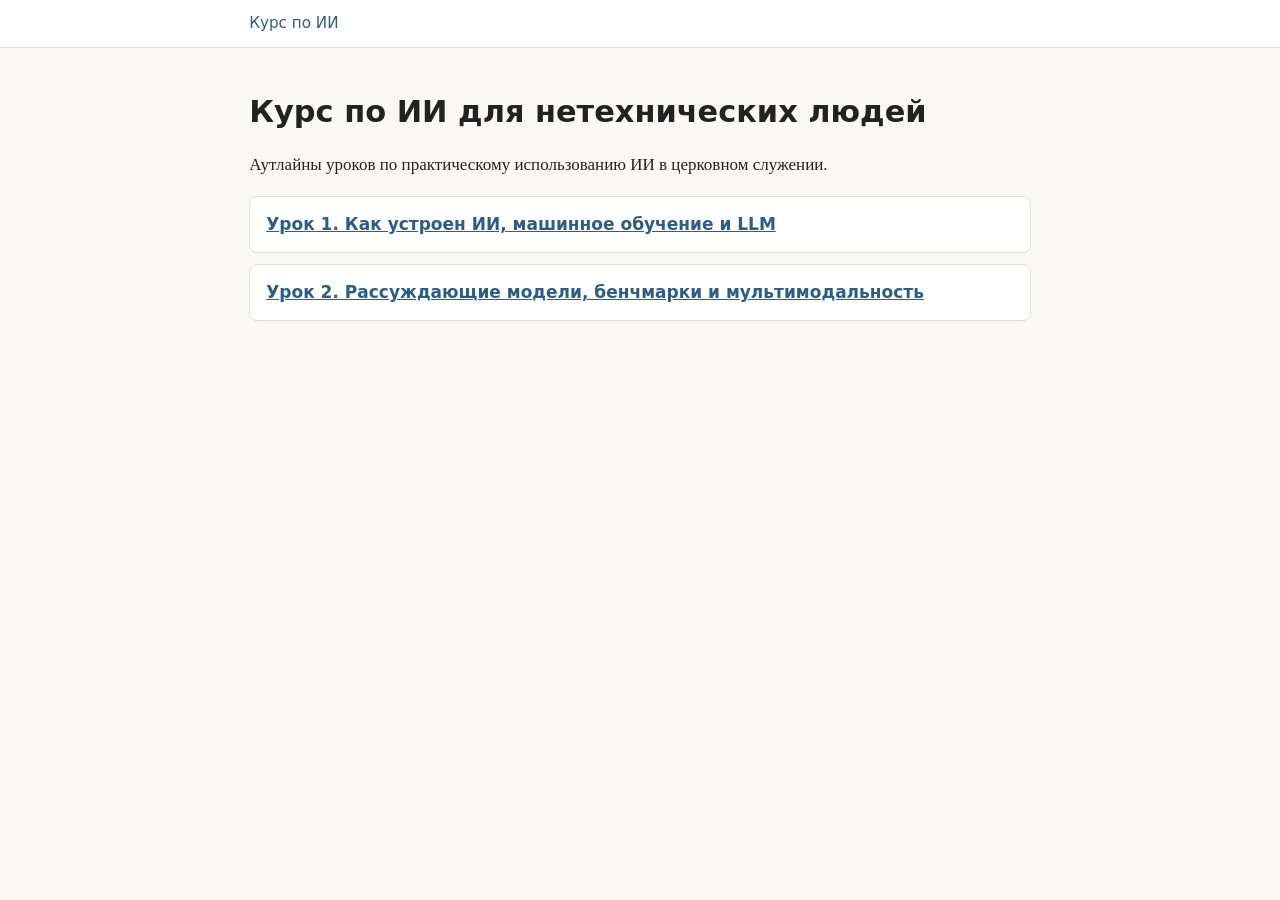
==== index.html @ 24a0c293 "Static site for AI course outlines" ====
<!DOCTYPE html>
<html lang="ru">
<head>
<meta charset="utf-8">
<meta name="viewport" content="width=device-width, initial-scale=1">
<title>Курс по ИИ для нетехнических людей</title>
<link rel="stylesheet" href="assets/style.css">
</head>
<body>
<nav class="site-nav"><div><a href="index.html">Курс по ИИ</a></div></nav>
<main>
<h1>Курс по ИИ для нетехнических людей</h1>
<p>Аутлайны уроков по практическому использованию ИИ в церковном служении.</p>
<ul class="lessons">
<li><a href="lesson-1.html">Урок 1. Как устроен ИИ, машинное обучение и LLM</a></li>
<li><a href="lesson-2.html">Урок 2. Рассуждающие модели, бенчмарки и мультимодальность</a></li>
</ul>
</main>
</body>
</html>
---- assets/style.css ----
:root {
  --bg: #faf8f4; --fg: #222; --muted: #666; --accent: #2b5d8a;
  --card: #fff; --border: #e3ded4; --ok: #2e7d32; --ok-bg: #e8f5e9;
  --bad: #c62828; --bad-bg: #fdecea;
}
@media (prefers-color-scheme: dark) {
  :root { --bg: #17181b; --fg: #e6e6e6; --muted: #9a9a9a; --accent: #7db4e6;
    --card: #1f2125; --border: #33363c; --ok: #81c784; --ok-bg: #1b3320;
    --bad: #ef9a9a; --bad-bg: #3a1f1f; }
}
* { box-sizing: border-box; }
body { margin: 0; background: var(--bg); color: var(--fg);
  font: 17px/1.65 Georgia, "Times New Roman", serif; }
.site-nav { border-bottom: 1px solid var(--border); background: var(--card); }
.site-nav div { max-width: 820px; margin: 0 auto; padding: .7rem 1.2rem;
  display: flex; gap: 1.2rem; flex-wrap: wrap;
  font-family: system-ui, sans-serif; font-size: .95rem; }
.site-nav a { color: var(--accent); text-decoration: none; }
.site-nav a:hover { text-decoration: underline; }
main { max-width: 820px; margin: 0 auto; padding: 1.5rem 1.2rem 4rem; }
h1 { font-size: 1.9rem; line-height: 1.25; }
h2 { margin-top: 2.4rem; padding-bottom: .3rem; border-bottom: 2px solid var(--border); }
h1, h2, h3 { font-family: system-ui, sans-serif; }
a { color: var(--accent); }
li { margin: .25rem 0; }
code { background: var(--border); padding: .05em .35em; border-radius: 4px; font-size: .92em; }
blockquote { margin: 1rem 0; padding: .6rem 1rem; background: var(--card);
  border-left: 4px solid var(--accent); color: var(--muted); }
hr { border: 0; border-top: 1px solid var(--border); margin: 2rem 0; }
details { background: var(--card); border: 1px solid var(--border);
  border-radius: 8px; padding: .5rem 1rem; margin: 1rem 0; }
summary { cursor: pointer; font-family: system-ui, sans-serif; }
.lessons { list-style: none; padding: 0; }
.lessons li { background: var(--card); border: 1px solid var(--border);
  border-radius: 8px; padding: .8rem 1rem; margin: .7rem 0; }
.lessons a { font-weight: 600; font-family: system-ui, sans-serif; }

/* Quiz */
.quiz-q { background: var(--card); border: 1px solid var(--border);
  border-radius: 10px; padding: 1rem 1.2rem; margin: 1.2rem 0; }
.quiz-q > p { margin-top: 0; }
.quiz-options { list-style: none; padding: 0; margin: 0; }
.quiz-options li { margin: .4rem 0; }
.quiz-opt { width: 100%; text-align: left; font: inherit; color: inherit;
  background: var(--bg); border: 1px solid var(--border); border-radius: 8px;
  padding: .55rem .8rem; cursor: pointer; }
.quiz-opt:hover:not(:disabled) { border-color: var(--accent); }
.quiz-opt:disabled { cursor: default; }
.quiz-opt.correct { background: var(--ok-bg); border-color: var(--ok); }
.quiz-opt.wrong { background: var(--bad-bg); border-color: var(--bad); }
.quiz-feedback { margin: .7rem 0 0; font-family: system-ui, sans-serif; font-weight: 600; }
.quiz-feedback.ok { color: var(--ok); }
.quiz-feedback.bad { color: var(--bad); }
.quiz-score { font-family: system-ui, sans-serif; font-weight: 600;
  padding: .6rem 1rem; border-radius: 8px; background: var(--card);
  border: 1px solid var(--border); }
.quiz-reset { font: inherit; margin-left: .8rem; cursor: pointer; }
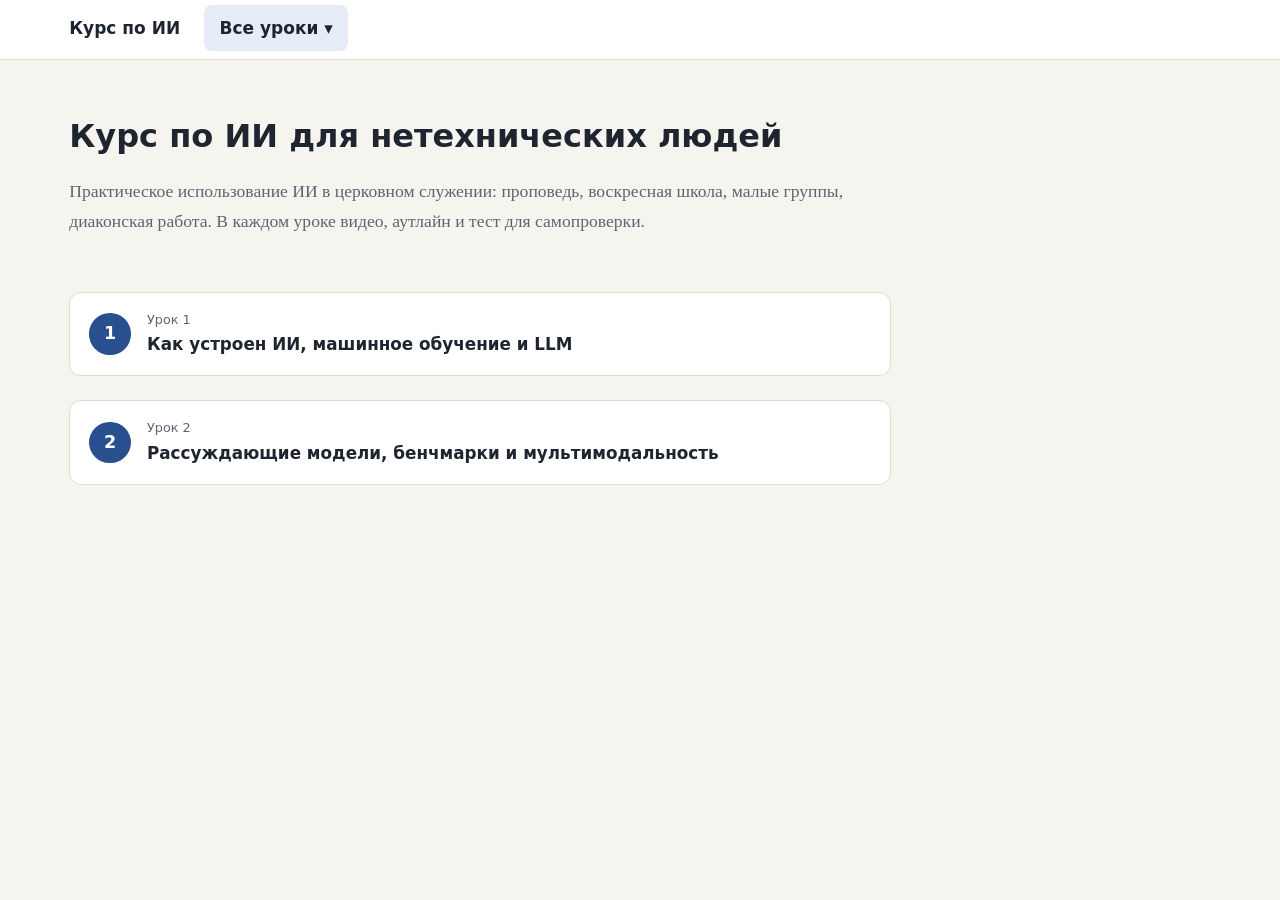
==== commit 865612bc: "Redesign: lesson dropdown, side navigation, pager, progress bar" ====
--- a/index.html
+++ b/index.html
@@ -7,14 +7,17 @@
 <link rel="stylesheet" href="assets/style.css">
 </head>
 <body>
-<nav class="site-nav"><div><a href="index.html">Курс по ИИ</a></div></nav>
+<header class="site-header" id="site-header"></header>
+<div class="layout">
 <main>
+<div class="hero">
 <h1>Курс по ИИ для нетехнических людей</h1>
-<p>Аутлайны уроков по практическому использованию ИИ в церковном служении.</p>
-<ul class="lessons">
-<li><a href="lesson-1.html">Урок 1. Как устроен ИИ, машинное обучение и LLM</a></li>
-<li><a href="lesson-2.html">Урок 2. Рассуждающие модели, бенчмарки и мультимодальность</a></li>
-</ul>
+<p>Практическое использование ИИ в церковном служении: проповедь, воскресная школа, малые группы, диаконская работа. В каждом уроке видео, аутлайн и тест для самопроверки.</p>
+</div>
+<ul class="lessons" id="lesson-list"></ul>
 </main>
+</div>
+<script src="assets/lessons.js"></script>
+<script src="assets/site.js"></script>
 </body>
 </html>
--- a/assets/style.css
+++ b/assets/style.css
@@ -1,57 +1,156 @@
 :root {
-  --bg: #faf8f4; --fg: #222; --muted: #666; --accent: #2b5d8a;
-  --card: #fff; --border: #e3ded4; --ok: #2e7d32; --ok-bg: #e8f5e9;
-  --bad: #c62828; --bad-bg: #fdecea;
+  --bg: #f6f4ef; --fg: #1f2530; --muted: #5d6471; --accent: #2a4f8f; --accent-soft: #e6edf8;
+  --card: #fff; --border: #e0dbd0;
+  --ok: #1f7a35; --ok-bg: #e6f4ea; --bad: #b3261e; --bad-bg: #fcebe9;
+  --nav-h: 56px; --scroll-offset: 80px;
+  --sans: system-ui, -apple-system, "Segoe UI", Roboto, sans-serif;
+  --serif: Georgia, "Times New Roman", serif;
 }
 @media (prefers-color-scheme: dark) {
-  :root { --bg: #17181b; --fg: #e6e6e6; --muted: #9a9a9a; --accent: #7db4e6;
-    --card: #1f2125; --border: #33363c; --ok: #81c784; --ok-bg: #1b3320;
-    --bad: #ef9a9a; --bad-bg: #3a1f1f; }
+  :root {
+    --bg: #15171b; --fg: #e8e8e8; --muted: #a0a6b1; --accent: #8db4ee; --accent-soft: #1f2b3f;
+    --card: #1d2025; --border: #33373e;
+    --ok: #86d29a; --ok-bg: #1a3322; --bad: #f2a29c; --bad-bg: #3a2120;
+  }
 }
 * { box-sizing: border-box; }
-body { margin: 0; background: var(--bg); color: var(--fg);
-  font: 17px/1.65 Georgia, "Times New Roman", serif; }
-.site-nav { border-bottom: 1px solid var(--border); background: var(--card); }
-.site-nav div { max-width: 820px; margin: 0 auto; padding: .7rem 1.2rem;
-  display: flex; gap: 1.2rem; flex-wrap: wrap;
-  font-family: system-ui, sans-serif; font-size: .95rem; }
-.site-nav a { color: var(--accent); text-decoration: none; }
-.site-nav a:hover { text-decoration: underline; }
-main { max-width: 820px; margin: 0 auto; padding: 1.5rem 1.2rem 4rem; }
-h1 { font-size: 1.9rem; line-height: 1.25; }
-h2 { margin-top: 2.4rem; padding-bottom: .3rem; border-bottom: 2px solid var(--border); }
-h1, h2, h3 { font-family: system-ui, sans-serif; }
+html { scroll-behavior: auto; }
+@media (prefers-reduced-motion: no-preference) { html { scroll-behavior: smooth; } }
+body { margin: 0; background: var(--bg); color: var(--fg); font: 17px/1.7 var(--serif); }
+:focus-visible { outline: 3px solid var(--accent); outline-offset: 2px; border-radius: 4px; }
 a { color: var(--accent); }
-li { margin: .25rem 0; }
-code { background: var(--border); padding: .05em .35em; border-radius: 4px; font-size: .92em; }
-blockquote { margin: 1rem 0; padding: .6rem 1rem; background: var(--card);
-  border-left: 4px solid var(--accent); color: var(--muted); }
-hr { border: 0; border-top: 1px solid var(--border); margin: 2rem 0; }
-details { background: var(--card); border: 1px solid var(--border);
-  border-radius: 8px; padding: .5rem 1rem; margin: 1rem 0; }
-summary { cursor: pointer; font-family: system-ui, sans-serif; }
-.lessons { list-style: none; padding: 0; }
-.lessons li { background: var(--card); border: 1px solid var(--border);
-  border-radius: 8px; padding: .8rem 1rem; margin: .7rem 0; }
-.lessons a { font-weight: 600; font-family: system-ui, sans-serif; }
 
-/* Quiz */
-.quiz-q { background: var(--card); border: 1px solid var(--border);
-  border-radius: 10px; padding: 1rem 1.2rem; margin: 1.2rem 0; }
+/* ---------- Шапка ---------- */
+.site-header { position: sticky; top: 0; z-index: 50; background: var(--card);
+  border-bottom: 1px solid var(--border); font-family: var(--sans); }
+.header-inner { max-width: 1180px; margin: 0 auto; padding: 0 1.2rem; min-height: 56px;
+  display: flex; align-items: center; gap: 1rem; }
+.brand { font-weight: 700; color: var(--fg); text-decoration: none; margin-right: .5rem; }
+.dropdown { position: relative; }
+.dropdown-btn { font: inherit; font-weight: 600; color: var(--fg); background: var(--accent-soft);
+  border: 1px solid transparent; border-radius: 8px; padding: .5rem .9rem; min-height: 44px; cursor: pointer; }
+.dropdown-btn:hover { border-color: var(--accent); }
+.dropdown-menu { display: none; position: absolute; top: 100%; left: 0; z-index: 60;
+  width: min(440px, 92vw); margin: 0; padding: .4rem; list-style: none;
+  background: var(--card); border: 1px solid var(--border); border-radius: 10px;
+  box-shadow: 0 10px 30px rgba(0,0,0,.18); }
+.dropdown.open .dropdown-menu { display: block; }
+@media (hover: hover) { .dropdown:hover .dropdown-menu { display: block; } }
+.dropdown-menu a { display: flex; gap: .7rem; align-items: flex-start; padding: .6rem .7rem;
+  border-radius: 8px; color: var(--fg); text-decoration: none; line-height: 1.4; }
+.dropdown-menu a:hover { background: var(--accent-soft); }
+.dropdown-menu a[aria-current] { background: var(--accent-soft); font-weight: 600; }
+.num { flex: none; display: inline-grid; place-items: center; width: 1.9rem; height: 1.9rem;
+  border-radius: 50%; background: var(--accent); color: var(--card); font-weight: 700; font-size: .9rem; }
+.steps { margin-left: auto; display: flex; gap: .4rem; }
+.step { display: inline-grid; place-items: center; width: 44px; height: 44px; border-radius: 8px;
+  border: 1px solid var(--border); color: var(--fg); text-decoration: none; font-size: 1.2rem; }
+.step:hover { border-color: var(--accent); background: var(--accent-soft); }
+.step.disabled { opacity: .35; }
+.progress { height: 3px; background: transparent; }
+#progress-bar { height: 100%; width: 0; background: var(--accent); }
+
+/* ---------- Раскладка ---------- */
+.layout { max-width: 1180px; margin: 0 auto; padding: 0 1.2rem; display: block; }
+main { max-width: 800px; margin: 0 auto; padding: 1.5rem 0 4rem; min-width: 0; }
+@media (min-width: 1100px) {
+  .layout { display: grid; grid-template-columns: minmax(0, 1fr) 280px; gap: 2.5rem; }
+  main { margin: 0; max-width: none; }
+}
+
+h1 { font-size: 2rem; line-height: 1.25; margin-top: .5rem; }
+h2 { margin-top: 2.6rem; padding-left: .8rem; border-left: 5px solid var(--accent); line-height: 1.3; }
+h3 { margin-top: 2rem; }
+h1, h2, h3 { font-family: var(--sans); }
+h1, h2, h3, .video-wrap { scroll-margin-top: var(--scroll-offset); }
+.video-wrap { scroll-margin-top: var(--nav-h); }
+li { margin: .3rem 0; }
+code { background: var(--border); padding: .05em .35em; border-radius: 4px; font-size: .9em; }
+blockquote { margin: 1rem 0; padding: .7rem 1rem; background: var(--accent-soft);
+  border-left: 4px solid var(--accent); border-radius: 0 8px 8px 0; }
+hr { border: 0; border-top: 1px solid var(--border); margin: 2.2rem 0; }
+details { background: var(--card); border: 1px solid var(--border); border-radius: 8px;
+  padding: .5rem 1rem; margin: 1rem 0; }
+summary { cursor: pointer; font-family: var(--sans); min-height: 32px; }
+
+/* ---------- Боковая панель ---------- */
+#side-nav { font-family: var(--sans); font-size: .92rem; }
+.side-card { position: sticky; top: calc(var(--nav-h) + 1rem); max-height: calc(100vh - var(--nav-h) - 2rem);
+  overflow-y: auto; margin-top: 1.5rem; padding: 1rem; background: var(--card);
+  border: 1px solid var(--border); border-radius: 12px; }
+.side-title { margin: .2rem 0 .4rem; font-size: .75rem; font-weight: 700; letter-spacing: .06em;
+  text-transform: uppercase; color: var(--muted); }
+.quick, .toc { list-style: none; margin: 0 0 1rem; padding: 0; }
+.quick li, .toc li { margin: 0; }
+.quick a { display: block; padding: .5rem .7rem; border-radius: 8px; font-weight: 600;
+  text-decoration: none; background: var(--accent-soft); margin-bottom: .3rem; }
+.quick a:hover { outline: 1px solid var(--accent); }
+.toc a { display: block; padding: .4rem .6rem; color: var(--muted); text-decoration: none; line-height: 1.35;
+  border-left: 3px solid var(--border); }
+.toc a:hover { color: var(--fg); }
+.toc a.active { color: var(--accent); border-left-color: var(--accent); font-weight: 600; background: var(--accent-soft); }
+.side-actions { display: flex; gap: .5rem; }
+.side-actions button, .fab { font: inherit; cursor: pointer; color: var(--fg); background: var(--card);
+  border: 1px solid var(--border); border-radius: 8px; min-height: 44px; padding: 0 .8rem; }
+.side-actions button { flex: 1; }
+.side-actions button:hover, .fab:hover { border-color: var(--accent); background: var(--accent-soft); }
+.fab { display: none; }
+
+@media (max-width: 1099px) {
+  #side-nav { position: fixed; z-index: 70; top: var(--nav-h); right: 0; bottom: 0; width: min(320px, 88vw);
+    transform: translateX(105%); transition: transform .2s ease; padding: .8rem; background: var(--bg);
+    border-left: 1px solid var(--border); overflow-y: auto; }
+  #side-nav.open { transform: none; }
+  .side-card { position: static; max-height: none; margin: 0; }
+  .fab { display: block; position: fixed; z-index: 80; right: 1rem; bottom: 1rem;
+    font-family: var(--sans); font-weight: 600; box-shadow: 0 4px 14px rgba(0,0,0,.25); }
+}
+@media (prefers-reduced-motion: reduce) { #side-nav { transition: none; } }
+
+/* ---------- Видео ---------- */
+.video-wrap { margin-bottom: 1.2rem; background: var(--bg); z-index: 20; }
+.video-pin { display: flex; justify-content: center; align-items: center; gap: .5rem; min-height: 36px;
+  font: .9rem var(--sans); color: var(--muted); cursor: pointer; }
+.video-frame { position: relative; margin: 0 auto; aspect-ratio: 16 / 9; width: min(100%, 720px); }
+.video-frame iframe { position: absolute; inset: 0; width: 100%; height: 100%; border: 0; border-radius: 10px; }
+.video-wrap.pinned { position: sticky; top: var(--nav-h); padding: .3rem 0 .5rem; border-bottom: 1px solid var(--border); }
+.video-wrap.pinned .video-frame { width: min(100%, calc(38vh * 16 / 9)); }
+
+/* ---------- Переход между уроками ---------- */
+.pager { display: grid; grid-template-columns: 1fr 1fr; gap: 1rem; margin-top: 3rem; font-family: var(--sans); }
+.pager a { display: block; padding: 1rem 1.2rem; background: var(--card); border: 1px solid var(--border);
+  border-radius: 12px; text-decoration: none; color: var(--fg); }
+.pager a:hover { border-color: var(--accent); }
+.pager .next { text-align: right; grid-column: 2; }
+.pager .kicker, .lessons .kicker { display: block; font-size: .8rem; color: var(--muted); }
+.pager .ttl { font-weight: 600; }
+@media (max-width: 600px) { .pager { grid-template-columns: 1fr; } .pager .next { grid-column: auto; } }
+
+/* ---------- Главная ---------- */
+.hero { padding: 1.5rem 0 .5rem; }
+.hero p { color: var(--muted); font-size: 1.1rem; }
+.lessons { list-style: none; padding: 0; margin: 1.5rem 0; display: grid; gap: .9rem; }
+.lessons a { display: flex; gap: 1rem; align-items: center; padding: 1rem 1.2rem; background: var(--card);
+  border: 1px solid var(--border); border-radius: 12px; text-decoration: none; color: var(--fg); font-family: var(--sans); }
+.lessons a:hover { border-color: var(--accent); background: var(--accent-soft); }
+.lessons .num { width: 2.6rem; height: 2.6rem; font-size: 1.1rem; }
+.lessons .ttl { font-weight: 600; font-size: 1.05rem; }
+
+/* ---------- Тест ---------- */
+.quiz-q { background: var(--card); border: 1px solid var(--border); border-radius: 12px;
+  padding: 1rem 1.2rem; margin: 1.2rem 0; }
 .quiz-q > p { margin-top: 0; }
 .quiz-options { list-style: none; padding: 0; margin: 0; }
-.quiz-options li { margin: .4rem 0; }
-.quiz-opt { width: 100%; text-align: left; font: inherit; color: inherit;
-  background: var(--bg); border: 1px solid var(--border); border-radius: 8px;
-  padding: .55rem .8rem; cursor: pointer; }
+.quiz-options li { margin: .45rem 0; }
+.quiz-opt { width: 100%; text-align: left; font: inherit; color: inherit; background: var(--bg);
+  border: 1px solid var(--border); border-radius: 8px; padding: .65rem .9rem; min-height: 44px; cursor: pointer; }
 .quiz-opt:hover:not(:disabled) { border-color: var(--accent); }
 .quiz-opt:disabled { cursor: default; }
 .quiz-opt.correct { background: var(--ok-bg); border-color: var(--ok); }
 .quiz-opt.wrong { background: var(--bad-bg); border-color: var(--bad); }
-.quiz-feedback { margin: .7rem 0 0; font-family: system-ui, sans-serif; font-weight: 600; }
+.quiz-feedback { margin: .7rem 0 0; font-family: var(--sans); font-weight: 600; }
 .quiz-feedback.ok { color: var(--ok); }
 .quiz-feedback.bad { color: var(--bad); }
-.quiz-score { font-family: system-ui, sans-serif; font-weight: 600;
-  padding: .6rem 1rem; border-radius: 8px; background: var(--card);
-  border: 1px solid var(--border); }
-.quiz-reset { font: inherit; margin-left: .8rem; cursor: pointer; }
+.quiz-score { font-family: var(--sans); font-weight: 600; padding: .6rem 1rem; border-radius: 8px;
+  background: var(--card); border: 1px solid var(--border); }
+.quiz-reset { font: inherit; margin-left: .8rem; cursor: pointer; min-height: 36px; }
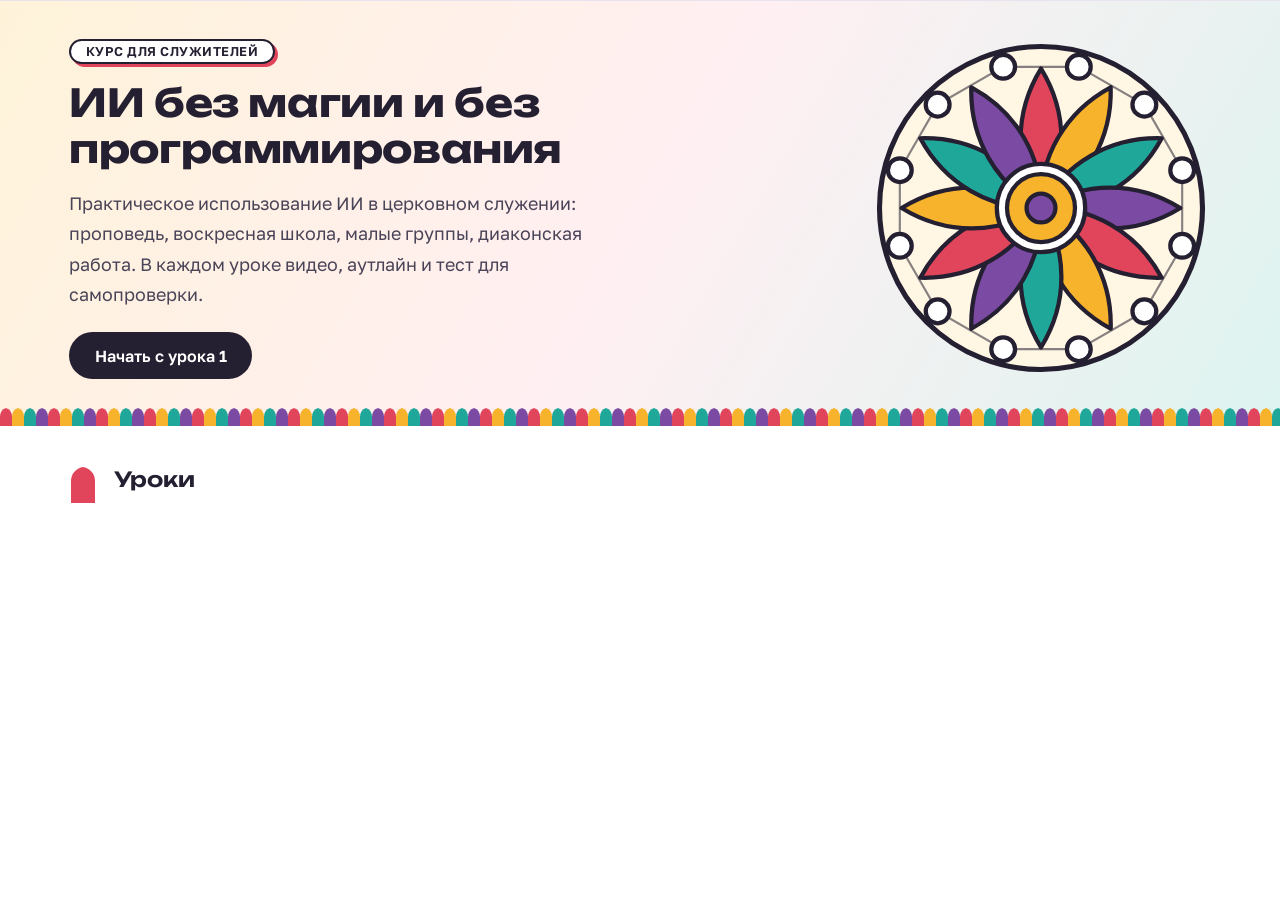
==== commit 4ccf501f: "Single-source lessons: front matter, pandoc build, redesign, Actions deploy" ====
--- a/index.html
+++ b/index.html
@@ -4,16 +4,28 @@
 <meta charset="utf-8">
 <meta name="viewport" content="width=device-width, initial-scale=1">
 <title>Курс по ИИ для нетехнических людей</title>
+<link rel="preconnect" href="https://fonts.googleapis.com">
+<link rel="preconnect" href="https://fonts.gstatic.com" crossorigin>
+<link href="https://fonts.googleapis.com/css2?family=Golos+Text:wght@400;500;600;700&family=Unbounded:wght@500;600;700&display=swap&subset=cyrillic" rel="stylesheet">
+<link rel="icon" href="assets/art/rose.svg" type="image/svg+xml">
 <link rel="stylesheet" href="assets/style.css">
 </head>
 <body>
 <header class="site-header" id="site-header"></header>
-<div class="layout">
+<section class="home-hero">
+<div class="hero-inner">
+<div>
+<p class="eyebrow">Курс для служителей</p>
+<h1>ИИ без магии и без программирования</h1>
+<p class="lead">Практическое использование ИИ в церковном служении: проповедь, воскресная школа, малые группы, диаконская работа. В каждом уроке видео, аутлайн и тест для самопроверки.</p>
+<a class="cta" href="lesson-1.html">Начать с урока 1</a>
+</div>
+<img class="hero-art rose-spin" src="assets/art/rose.svg" alt="">
+</div>
+</section>
+<div class="layout single">
 <main>
-<div class="hero">
-<h1>Курс по ИИ для нетехнических людей</h1>
-<p>Практическое использование ИИ в церковном служении: проповедь, воскресная школа, малые группы, диаконская работа. В каждом уроке видео, аутлайн и тест для самопроверки.</p>
-</div>
+<h2 class="section-title">Уроки</h2>
 <ul class="lessons" id="lesson-list"></ul>
 </main>
 </div>
--- a/assets/style.css
+++ b/assets/style.css
@@ -1,156 +1,242 @@
 :root {
-  --bg: #f6f4ef; --fg: #1f2530; --muted: #5d6471; --accent: #2a4f8f; --accent-soft: #e6edf8;
-  --card: #fff; --border: #e0dbd0;
-  --ok: #1f7a35; --ok-bg: #e6f4ea; --bad: #b3261e; --bad-bg: #fcebe9;
-  --nav-h: 56px; --scroll-offset: 80px;
-  --sans: system-ui, -apple-system, "Segoe UI", Roboto, sans-serif;
-  --serif: Georgia, "Times New Roman", serif;
-}
-@media (prefers-color-scheme: dark) {
-  :root {
-    --bg: #15171b; --fg: #e8e8e8; --muted: #a0a6b1; --accent: #8db4ee; --accent-soft: #1f2b3f;
-    --card: #1d2025; --border: #33373e;
-    --ok: #86d29a; --ok-bg: #1a3322; --bad: #f2a29c; --bad-bg: #3a2120;
-  }
+  color-scheme: light;
+  --ink: #241f31; --muted: #6a6478; --line: #e9e3f0; --paper: #fff; --tint: #faf7fd;
+  --ruby: #e0455b; --sun: #f7b32b; --teal: #1fa79a; --plum: #7b4aa3;
+  --ruby-soft: #fde8eb; --sun-soft: #fef3d9; --teal-soft: #ddf4f0; --plum-soft: #efe6f7;
+  --ok: #16794c; --ok-bg: #e1f5ea; --bad: #b42335; --bad-bg: #fde7ea;
+  --nav-h: 64px; --scroll-offset: 84px;
+  --display: "Unbounded", "Trebuchet MS", system-ui, sans-serif;
+  --body: "Golos Text", system-ui, -apple-system, "Segoe UI", Roboto, sans-serif;
+  --arch-strip: url("data:image/svg+xml,%3Csvg xmlns='http://www.w3.org/2000/svg' viewBox='0 0 48 18'%3E%3Cpath d='M0 18V9Q0 2 6 0Q12 2 12 9V18Z' fill='%23E0455B'/%3E%3Cpath d='M12 18V9Q12 2 18 0Q24 2 24 9V18Z' fill='%23F7B32B'/%3E%3Cpath d='M24 18V9Q24 2 30 0Q36 2 36 9V18Z' fill='%231FA79A'/%3E%3Cpath d='M36 18V9Q36 2 42 0Q48 2 48 9V18Z' fill='%237B4AA3'/%3E%3C/svg%3E");
 }
 * { box-sizing: border-box; }
 html { scroll-behavior: auto; }
 @media (prefers-reduced-motion: no-preference) { html { scroll-behavior: smooth; } }
-body { margin: 0; background: var(--bg); color: var(--fg); font: 17px/1.7 var(--serif); }
-:focus-visible { outline: 3px solid var(--accent); outline-offset: 2px; border-radius: 4px; }
-a { color: var(--accent); }
+body { margin: 0; background: var(--paper); color: var(--ink); font: 17px/1.7 var(--body); }
+:focus-visible { outline: 3px solid var(--plum); outline-offset: 2px; border-radius: 4px; }
+a { color: var(--plum); text-underline-offset: 3px; }
 
 /* ---------- Шапка ---------- */
-.site-header { position: sticky; top: 0; z-index: 50; background: var(--card);
-  border-bottom: 1px solid var(--border); font-family: var(--sans); }
-.header-inner { max-width: 1180px; margin: 0 auto; padding: 0 1.2rem; min-height: 56px;
-  display: flex; align-items: center; gap: 1rem; }
-.brand { font-weight: 700; color: var(--fg); text-decoration: none; margin-right: .5rem; }
+.site-header { position: sticky; top: 0; z-index: 50; background: rgba(255,255,255,.96);
+  backdrop-filter: blur(8px); border-bottom: 1px solid var(--line); }
+.header-inner { max-width: 1180px; margin: 0 auto; padding: 0 1.2rem; min-height: 60px;
+  display: flex; align-items: center; gap: .8rem; }
+.brand { display: flex; align-items: center; gap: .6rem; margin-right: .6rem; color: var(--ink);
+  font: 700 1rem var(--display); text-decoration: none; }
+.brand img { width: 34px; height: 34px; }
 .dropdown { position: relative; }
-.dropdown-btn { font: inherit; font-weight: 600; color: var(--fg); background: var(--accent-soft);
-  border: 1px solid transparent; border-radius: 8px; padding: .5rem .9rem; min-height: 44px; cursor: pointer; }
-.dropdown-btn:hover { border-color: var(--accent); }
-.dropdown-menu { display: none; position: absolute; top: 100%; left: 0; z-index: 60;
-  width: min(440px, 92vw); margin: 0; padding: .4rem; list-style: none;
-  background: var(--card); border: 1px solid var(--border); border-radius: 10px;
-  box-shadow: 0 10px 30px rgba(0,0,0,.18); }
+.dropdown-btn { font: 600 .95rem var(--body); color: var(--plum); background: var(--plum-soft);
+  border: 2px solid transparent; border-radius: 999px; padding: 0 1.1rem; min-height: 44px; cursor: pointer;
+  transition: border-color .15s, background .15s; }
+.dropdown-btn:hover { border-color: var(--plum); }
+.dropdown-menu { display: none; position: absolute; top: calc(100% + 4px); left: 0; z-index: 60;
+  width: min(440px, 92vw); margin: 0; padding: .4rem; list-style: none; background: var(--paper);
+  border: 2px solid var(--ink); border-radius: 16px; box-shadow: 6px 6px 0 var(--sun); }
 .dropdown.open .dropdown-menu { display: block; }
 @media (hover: hover) { .dropdown:hover .dropdown-menu { display: block; } }
-.dropdown-menu a { display: flex; gap: .7rem; align-items: flex-start; padding: .6rem .7rem;
-  border-radius: 8px; color: var(--fg); text-decoration: none; line-height: 1.4; }
-.dropdown-menu a:hover { background: var(--accent-soft); }
-.dropdown-menu a[aria-current] { background: var(--accent-soft); font-weight: 600; }
-.num { flex: none; display: inline-grid; place-items: center; width: 1.9rem; height: 1.9rem;
-  border-radius: 50%; background: var(--accent); color: var(--card); font-weight: 700; font-size: .9rem; }
+.dropdown-menu a { display: flex; gap: .7rem; align-items: center; padding: .6rem .7rem; border-radius: 10px;
+  color: var(--ink); text-decoration: none; line-height: 1.35; }
+.dropdown-menu a:hover { background: var(--sun-soft); }
+.dropdown-menu a[aria-current] { background: var(--plum-soft); font-weight: 600; }
+.num { flex: none; display: inline-grid; place-items: center; width: 2rem; height: 2rem; border-radius: 50%;
+  background: var(--plum); color: #fff; font: 700 .9rem var(--display); }
+.download .dropdown-menu { left: auto; width: min(300px, 92vw); box-shadow: 6px 6px 0 var(--teal); }
 .steps { margin-left: auto; display: flex; gap: .4rem; }
-.step { display: inline-grid; place-items: center; width: 44px; height: 44px; border-radius: 8px;
-  border: 1px solid var(--border); color: var(--fg); text-decoration: none; font-size: 1.2rem; }
-.step:hover { border-color: var(--accent); background: var(--accent-soft); }
-.step.disabled { opacity: .35; }
-.progress { height: 3px; background: transparent; }
-#progress-bar { height: 100%; width: 0; background: var(--accent); }
+.step { display: inline-grid; place-items: center; width: 44px; height: 44px; border-radius: 50%;
+  border: 2px solid var(--ink); color: var(--ink); text-decoration: none; font-size: 1.15rem;
+  transition: background .15s, transform .15s; }
+.step:hover { background: var(--sun); transform: translateY(-1px); }
+.step.disabled { opacity: .3; border-color: var(--line); }
+.progress { height: 4px; }
+#progress-bar { height: 100%; width: 0; background: linear-gradient(90deg, var(--ruby), var(--sun), var(--teal), var(--plum)); }
+
+/* ---------- Верхний баннер ---------- */
+.lesson-hero, .home-hero { background: linear-gradient(120deg, var(--sun-soft) 0%, #ffeff2 50%, var(--teal-soft) 100%); }
+.lesson-hero::after, .home-hero::after { content: ""; display: block; height: 18px;
+  background: var(--arch-strip) repeat-x left bottom / 48px 18px; }
+.hero-inner { max-width: 1180px; margin: 0 auto; padding: 2.2rem 1.2rem 1.8rem; display: grid;
+  grid-template-columns: minmax(0, 1fr) auto; gap: 2rem; align-items: center; }
+.hero-art { width: min(300px, 34vw); height: auto; }
+.home-hero .hero-art { width: min(340px, 36vw); }
+@media (prefers-reduced-motion: no-preference) {
+  .rose-spin { animation: spin 120s linear infinite; }
+  @keyframes spin { to { transform: rotate(360deg); } }
+}
+.eyebrow { display: inline-block; margin: 0 0 1rem; padding: .15rem .9rem; background: var(--paper);
+  border: 2px solid var(--ink); border-radius: 999px; box-shadow: 3px 3px 0 var(--ruby);
+  font: 600 .8rem var(--body); letter-spacing: .04em; text-transform: uppercase; }
+.lesson-hero h1, .home-hero h1 { margin: 0; font: 700 clamp(1.5rem, 3.2vw, 2.4rem) / 1.2 var(--display); letter-spacing: -.01em; }
+.lead { margin: 1rem 0 0; max-width: 34rem; font-size: 1.12rem; color: #4a4458; }
+.cta { display: inline-block; margin-top: 1.4rem; padding: .85rem 1.6rem; background: var(--ink); color: #fff;
+  border-radius: 999px; font: 600 1rem var(--body); text-decoration: none; transition: box-shadow .15s, transform .15s; }
+.cta:hover { box-shadow: 4px 4px 0 var(--ruby); transform: translate(-2px, -2px); }
+@media (max-width: 700px) {
+  .hero-inner { grid-template-columns: 1fr; }
+  .hero-art, .home-hero .hero-art { order: -1; width: 150px; }
+}
 
 /* ---------- Раскладка ---------- */
 .layout { max-width: 1180px; margin: 0 auto; padding: 0 1.2rem; display: block; }
 main { max-width: 800px; margin: 0 auto; padding: 1.5rem 0 4rem; min-width: 0; }
 @media (min-width: 1100px) {
-  .layout { display: grid; grid-template-columns: minmax(0, 1fr) 280px; gap: 2.5rem; }
+  .layout { display: grid; grid-template-columns: minmax(0, 1fr) 290px; gap: 2.5rem; }
+  .layout.single { display: block; }
   main { margin: 0; max-width: none; }
-}
-
-h1 { font-size: 2rem; line-height: 1.25; margin-top: .5rem; }
-h2 { margin-top: 2.6rem; padding-left: .8rem; border-left: 5px solid var(--accent); line-height: 1.3; }
-h3 { margin-top: 2rem; }
-h1, h2, h3 { font-family: var(--sans); }
+  .layout.single main { max-width: none; }
+}
+
+/* ---------- Текст ---------- */
+h2 { position: relative; margin: 2.8rem 0 1rem; padding-left: 2.8rem; font: 600 1.3rem / 1.3 var(--display); }
+h2::before { content: ""; position: absolute; left: 0; top: .05em; width: 28px; height: 36px;
+  background: no-repeat center / contain url("data:image/svg+xml,%3Csvg xmlns='http://www.w3.org/2000/svg' viewBox='0 0 28 36'%3E%3Cpath d='M2 36V14C2 6 8 1 14 0c6 1 12 6 12 14v22z' fill='%23E0455B'/%3E%3C/svg%3E"); }
+h2:nth-of-type(4n+2)::before { background-image: url("data:image/svg+xml,%3Csvg xmlns='http://www.w3.org/2000/svg' viewBox='0 0 28 36'%3E%3Cpath d='M2 36V14C2 6 8 1 14 0c6 1 12 6 12 14v22z' fill='%23F7B32B'/%3E%3C/svg%3E"); }
+h2:nth-of-type(4n+3)::before { background-image: url("data:image/svg+xml,%3Csvg xmlns='http://www.w3.org/2000/svg' viewBox='0 0 28 36'%3E%3Cpath d='M2 36V14C2 6 8 1 14 0c6 1 12 6 12 14v22z' fill='%231FA79A'/%3E%3C/svg%3E"); }
+h2:nth-of-type(4n)::before { background-image: url("data:image/svg+xml,%3Csvg xmlns='http://www.w3.org/2000/svg' viewBox='0 0 28 36'%3E%3Cpath d='M2 36V14C2 6 8 1 14 0c6 1 12 6 12 14v22z' fill='%237B4AA3'/%3E%3C/svg%3E"); }
+h3 { margin: 2rem 0 .8rem; font: 600 1.1rem var(--display); }
 h1, h2, h3, .video-wrap { scroll-margin-top: var(--scroll-offset); }
 .video-wrap { scroll-margin-top: var(--nav-h); }
 li { margin: .3rem 0; }
-code { background: var(--border); padding: .05em .35em; border-radius: 4px; font-size: .9em; }
-blockquote { margin: 1rem 0; padding: .7rem 1rem; background: var(--accent-soft);
-  border-left: 4px solid var(--accent); border-radius: 0 8px 8px 0; }
-hr { border: 0; border-top: 1px solid var(--border); margin: 2.2rem 0; }
-details { background: var(--card); border: 1px solid var(--border); border-radius: 8px;
-  padding: .5rem 1rem; margin: 1rem 0; }
-summary { cursor: pointer; font-family: var(--sans); min-height: 32px; }
+li::marker { color: var(--ruby); }
+li li::marker { color: var(--teal); }
+li li li::marker { color: var(--sun); }
+strong { font-weight: 700; }
+code { background: var(--plum-soft); color: #5b2f80; padding: .08em .4em; border-radius: 6px; font-size: .9em; }
+blockquote { margin: 1.2rem 0; padding: .8rem 1.1rem; background: var(--sun-soft); border-left: 5px solid var(--sun);
+  border-radius: 0 14px 14px 0; }
+blockquote p { margin: .3rem 0; }
+hr { border: 0; height: 18px; margin: 2.4rem 0; background: var(--arch-strip) repeat-x left center / 48px 18px; opacity: .85; }
+details { background: var(--tint); border: 2px solid var(--line); border-radius: 14px; padding: .5rem 1.1rem; margin: 1rem 0; }
+summary { cursor: pointer; font-weight: 600; min-height: 32px; }
 
 /* ---------- Боковая панель ---------- */
-#side-nav { font-family: var(--sans); font-size: .92rem; }
+#side-nav { font-size: .92rem; }
 .side-card { position: sticky; top: calc(var(--nav-h) + 1rem); max-height: calc(100vh - var(--nav-h) - 2rem);
-  overflow-y: auto; margin-top: 1.5rem; padding: 1rem; background: var(--card);
-  border: 1px solid var(--border); border-radius: 12px; }
-.side-title { margin: .2rem 0 .4rem; font-size: .75rem; font-weight: 700; letter-spacing: .06em;
-  text-transform: uppercase; color: var(--muted); }
+  display: flex; flex-direction: column; margin-top: 1.5rem; padding: 1.1rem; background: var(--paper);
+  border: 2px solid var(--ink); border-radius: 20px; box-shadow: 6px 6px 0 var(--plum-soft); }
+.side-title { margin: .2rem 0 .5rem; font: 600 .72rem var(--body); letter-spacing: .08em; text-transform: uppercase; color: var(--muted); }
 .quick, .toc { list-style: none; margin: 0 0 1rem; padding: 0; }
+.quick { flex: none; }
+.toc { overflow-y: auto; min-height: 0; flex: 1 1 auto; }
 .quick li, .toc li { margin: 0; }
-.quick a { display: block; padding: .5rem .7rem; border-radius: 8px; font-weight: 600;
-  text-decoration: none; background: var(--accent-soft); margin-bottom: .3rem; }
-.quick a:hover { outline: 1px solid var(--accent); }
+.quick a { display: flex; align-items: center; gap: .7rem; padding: .35rem .5rem; border-radius: 12px; color: var(--ink);
+  font-weight: 600; text-decoration: none; }
+.quick a:hover { background: var(--tint); }
+.quick .ico { flex: none; display: grid; place-items: center; width: 34px; height: 34px; border-radius: 10px; }
+.quick .ico svg { width: 18px; height: 18px; }
+.tone-ruby .ico, .ico.tone-ruby { background: var(--ruby-soft); color: var(--ruby); }
+.tone-sun .ico, .ico.tone-sun { background: var(--sun-soft); color: #b57a00; }
+.tone-teal .ico, .ico.tone-teal { background: var(--teal-soft); color: #14756b; }
+.tone-plum .ico, .ico.tone-plum { background: var(--plum-soft); color: var(--plum); }
 .toc a { display: block; padding: .4rem .6rem; color: var(--muted); text-decoration: none; line-height: 1.35;
-  border-left: 3px solid var(--border); }
-.toc a:hover { color: var(--fg); }
-.toc a.active { color: var(--accent); border-left-color: var(--accent); font-weight: 600; background: var(--accent-soft); }
-.side-actions { display: flex; gap: .5rem; }
-.side-actions button, .fab { font: inherit; cursor: pointer; color: var(--fg); background: var(--card);
-  border: 1px solid var(--border); border-radius: 8px; min-height: 44px; padding: 0 .8rem; }
+  border-left: 3px solid var(--line); }
+.toc a:hover { color: var(--ink); border-left-color: var(--sun); }
+.toc a.active { color: var(--ink); border-left-color: var(--ruby); font-weight: 600; background: var(--ruby-soft); border-radius: 0 10px 10px 0; }
+.side-actions { display: flex; gap: .5rem; flex: none; }
+.side-actions button, .fab { font: 600 .9rem var(--body); cursor: pointer; color: var(--ink); background: var(--paper);
+  border: 2px solid var(--ink); border-radius: 999px; min-height: 44px; padding: 0 .9rem; transition: background .15s; }
 .side-actions button { flex: 1; }
-.side-actions button:hover, .fab:hover { border-color: var(--accent); background: var(--accent-soft); }
+.side-actions button:hover, .fab:hover { background: var(--sun); }
 .fab { display: none; }
-
 @media (max-width: 1099px) {
-  #side-nav { position: fixed; z-index: 70; top: var(--nav-h); right: 0; bottom: 0; width: min(320px, 88vw);
-    transform: translateX(105%); transition: transform .2s ease; padding: .8rem; background: var(--bg);
-    border-left: 1px solid var(--border); overflow-y: auto; }
+  #side-nav { position: fixed; z-index: 70; top: var(--nav-h); right: 0; bottom: 0; width: min(330px, 90vw);
+    transform: translateX(105%); transition: transform .2s ease; padding: .8rem; background: var(--paper);
+    border-left: 2px solid var(--ink); overflow-y: auto; }
   #side-nav.open { transform: none; }
-  .side-card { position: static; max-height: none; margin: 0; }
-  .fab { display: block; position: fixed; z-index: 80; right: 1rem; bottom: 1rem;
-    font-family: var(--sans); font-weight: 600; box-shadow: 0 4px 14px rgba(0,0,0,.25); }
+  .side-card { position: static; max-height: none; margin: 0; display: block; border: 0; box-shadow: none; padding: .4rem; }
+  .toc { overflow: visible; }
+  .fab { display: block; position: fixed; z-index: 80; right: 1rem; bottom: 1rem; background: var(--sun);
+    box-shadow: 4px 4px 0 var(--ink); }
 }
 @media (prefers-reduced-motion: reduce) { #side-nav { transition: none; } }
 
 /* ---------- Видео ---------- */
-.video-wrap { margin-bottom: 1.2rem; background: var(--bg); z-index: 20; }
+.video-wrap { margin-bottom: 1.6rem; background: var(--paper); z-index: 20; }
 .video-pin { display: flex; justify-content: center; align-items: center; gap: .5rem; min-height: 36px;
-  font: .9rem var(--sans); color: var(--muted); cursor: pointer; }
-.video-frame { position: relative; margin: 0 auto; aspect-ratio: 16 / 9; width: min(100%, 720px); }
-.video-frame iframe { position: absolute; inset: 0; width: 100%; height: 100%; border: 0; border-radius: 10px; }
-.video-wrap.pinned { position: sticky; top: var(--nav-h); padding: .3rem 0 .5rem; border-bottom: 1px solid var(--border); }
+  font: .9rem var(--body); color: var(--muted); cursor: pointer; }
+.video-pin input { accent-color: var(--plum); width: 18px; height: 18px; }
+.video-frame { position: relative; margin: 0 auto; aspect-ratio: 16 / 9; width: min(100%, 640px, calc(50vh * 16 / 9)); }
+.video-frame iframe { position: absolute; inset: 0; width: 100%; height: 100%; border: 2px solid var(--ink);
+  border-radius: 16px; box-shadow: 8px 8px 0 var(--sun); }
+.video-wrap.pinned { position: sticky; top: var(--nav-h); padding: .3rem 0 .8rem; border-bottom: 1px solid var(--line); }
 .video-wrap.pinned .video-frame { width: min(100%, calc(38vh * 16 / 9)); }
+.video-wrap.pinned iframe { box-shadow: none; }
 
 /* ---------- Переход между уроками ---------- */
-.pager { display: grid; grid-template-columns: 1fr 1fr; gap: 1rem; margin-top: 3rem; font-family: var(--sans); }
-.pager a { display: block; padding: 1rem 1.2rem; background: var(--card); border: 1px solid var(--border);
-  border-radius: 12px; text-decoration: none; color: var(--fg); }
-.pager a:hover { border-color: var(--accent); }
+.pager { display: grid; grid-template-columns: 1fr 1fr; gap: 1rem; margin-top: 3rem; }
+.pager a { display: block; padding: 1rem 1.2rem; background: var(--paper); border: 2px solid var(--ink);
+  border-radius: 18px; text-decoration: none; color: var(--ink); box-shadow: 5px 5px 0 var(--teal-soft);
+  transition: transform .15s, box-shadow .15s; }
+.pager a:hover { transform: translate(-2px, -2px); box-shadow: 7px 7px 0 var(--teal); }
 .pager .next { text-align: right; grid-column: 2; }
-.pager .kicker, .lessons .kicker { display: block; font-size: .8rem; color: var(--muted); }
+.pager .kicker, .lessons .kicker { display: block; font-size: .8rem; font-weight: 600; letter-spacing: .04em; text-transform: uppercase; color: var(--muted); }
 .pager .ttl { font-weight: 600; }
 @media (max-width: 600px) { .pager { grid-template-columns: 1fr; } .pager .next { grid-column: auto; } }
 
 /* ---------- Главная ---------- */
-.hero { padding: 1.5rem 0 .5rem; }
-.hero p { color: var(--muted); font-size: 1.1rem; }
-.lessons { list-style: none; padding: 0; margin: 1.5rem 0; display: grid; gap: .9rem; }
-.lessons a { display: flex; gap: 1rem; align-items: center; padding: 1rem 1.2rem; background: var(--card);
-  border: 1px solid var(--border); border-radius: 12px; text-decoration: none; color: var(--fg); font-family: var(--sans); }
-.lessons a:hover { border-color: var(--accent); background: var(--accent-soft); }
-.lessons .num { width: 2.6rem; height: 2.6rem; font-size: 1.1rem; }
-.lessons .ttl { font-weight: 600; font-size: 1.05rem; }
+.section-title { margin-top: 1rem; }
+.lessons { list-style: none; padding: 0; margin: 1.5rem 0; display: grid; gap: 1.6rem;
+  grid-template-columns: repeat(auto-fit, minmax(300px, 1fr)); }
+.lessons li { margin: 0; }
+.lessons a { display: flex; flex-direction: column; height: 100%; background: var(--paper); border: 2px solid var(--ink);
+  border-radius: 22px; overflow: hidden; text-decoration: none; color: var(--ink); box-shadow: 6px 6px 0 var(--card-tone, var(--sun));
+  transition: transform .15s, box-shadow .15s; }
+.lessons a:hover { transform: translate(-3px, -3px); box-shadow: 9px 9px 0 var(--card-tone, var(--sun)); }
+.lessons img { display: block; width: 100%; height: 190px; object-fit: contain; padding: 1rem;
+  background: var(--card-soft, var(--sun-soft)); border-bottom: 2px solid var(--ink); }
+.lessons .card-text { display: block; padding: 1.1rem 1.3rem 1.4rem; }
+.lessons .ttl { display: block; margin: .2rem 0 .5rem; font: 600 1.1rem / 1.3 var(--display); }
+.lessons .desc { display: block; color: var(--muted); font-size: .95rem; line-height: 1.5; }
+.lessons li.tone-ruby { --card-tone: var(--ruby); --card-soft: var(--ruby-soft); }
+.lessons li.tone-teal { --card-tone: var(--teal); --card-soft: var(--teal-soft); }
+.lessons li.tone-plum { --card-tone: var(--plum); --card-soft: var(--plum-soft); }
 
 /* ---------- Тест ---------- */
-.quiz-q { background: var(--card); border: 1px solid var(--border); border-radius: 12px;
-  padding: 1rem 1.2rem; margin: 1.2rem 0; }
+.quiz-q { background: var(--tint); border: 2px solid var(--line); border-radius: 18px; padding: 1.1rem 1.3rem; margin: 1.3rem 0; }
 .quiz-q > p { margin-top: 0; }
 .quiz-options { list-style: none; padding: 0; margin: 0; }
-.quiz-options li { margin: .45rem 0; }
-.quiz-opt { width: 100%; text-align: left; font: inherit; color: inherit; background: var(--bg);
-  border: 1px solid var(--border); border-radius: 8px; padding: .65rem .9rem; min-height: 44px; cursor: pointer; }
-.quiz-opt:hover:not(:disabled) { border-color: var(--accent); }
+.quiz-options li { margin: .5rem 0; }
+.quiz-opt { display: flex; gap: .8rem; align-items: flex-start; width: 100%; text-align: left; font: inherit; color: inherit;
+  background: var(--paper); border: 2px solid var(--line); border-radius: 14px; padding: .7rem .9rem; min-height: 48px;
+  cursor: pointer; transition: border-color .15s, transform .15s; }
+.quiz-opt .letter { flex: none; display: grid; place-items: center; width: 1.9rem; height: 1.9rem; border-radius: 50%;
+  background: var(--plum-soft); color: var(--plum); font: 700 .85rem var(--display); }
+.quiz-opt:hover:not(:disabled) { border-color: var(--plum); transform: translateX(3px); }
 .quiz-opt:disabled { cursor: default; }
 .quiz-opt.correct { background: var(--ok-bg); border-color: var(--ok); }
+.quiz-opt.correct .letter { background: var(--ok); color: #fff; }
 .quiz-opt.wrong { background: var(--bad-bg); border-color: var(--bad); }
-.quiz-feedback { margin: .7rem 0 0; font-family: var(--sans); font-weight: 600; }
+.quiz-opt.wrong .letter { background: var(--bad); color: #fff; }
+.quiz-feedback { margin: .8rem 0 0; font-weight: 700; }
 .quiz-feedback.ok { color: var(--ok); }
 .quiz-feedback.bad { color: var(--bad); }
-.quiz-score { font-family: var(--sans); font-weight: 600; padding: .6rem 1rem; border-radius: 8px;
-  background: var(--card); border: 1px solid var(--border); }
-.quiz-reset { font: inherit; margin-left: .8rem; cursor: pointer; min-height: 36px; }
+.quiz-score { font-weight: 600; padding: .7rem 1.1rem; border-radius: 14px; background: var(--teal-soft); border: 2px solid var(--ink); }
+.quiz-reset { font: 600 .9rem var(--body); margin-left: .8rem; cursor: pointer; min-height: 36px; padding: 0 1rem;
+  border: 2px solid var(--ink); border-radius: 999px; background: var(--paper); }
+.quiz-reset:hover { background: var(--sun); }
+
+/* ---------- Меню выделения ---------- */
+.ctx-menu { position: fixed; z-index: 100; min-width: 270px; padding: .35rem; font: 15px var(--body);
+  background: var(--paper); color: var(--ink); border: 2px solid var(--ink); border-radius: 16px; box-shadow: 6px 6px 0 var(--ruby); }
+.ctx-menu button { display: block; width: 100%; text-align: left; font: inherit; color: inherit; background: none;
+  border: 0; border-radius: 10px; padding: .55rem .75rem; min-height: 40px; cursor: pointer; }
+.ctx-menu button:hover, .ctx-menu button:focus-visible { background: var(--sun-soft); outline-offset: -2px; }
+.ctx-sep { height: 1px; margin: .3rem 0; background: var(--line); }
+.ctx-title { padding: .3rem .75rem; font-size: .72rem; font-weight: 700; letter-spacing: .08em; text-transform: uppercase; color: var(--muted); }
+
+/* ---------- Печать / PDF ---------- */
+@media print {
+  :root { --paper: #fff; --ink: #000; --muted: #444; --line: #ccc; }
+  body { font-size: 11pt; line-height: 1.45; }
+  .site-header, #side-nav, .fab, .ctx-menu, .video-wrap, .pager, .quiz-score, .hero-art, .eyebrow { display: none !important; }
+  .lesson-hero { background: none; }
+  .lesson-hero::after, hr, h2::before { display: none; }
+  .hero-inner { padding: 0 0 .5rem; display: block; }
+  .lesson-hero h1 { font-size: 20pt; }
+  h2 { padding-left: 0; font-size: 14pt; break-after: avoid; }
+  .layout { display: block; padding: 0; max-width: none; }
+  main { max-width: none; padding: 0; }
+  li, .quiz-q { break-inside: avoid; }
+  a { color: inherit; text-decoration: none; }
+  details { border: 0; padding: 0; }
+  details > :not(summary) { display: block; }
+}
